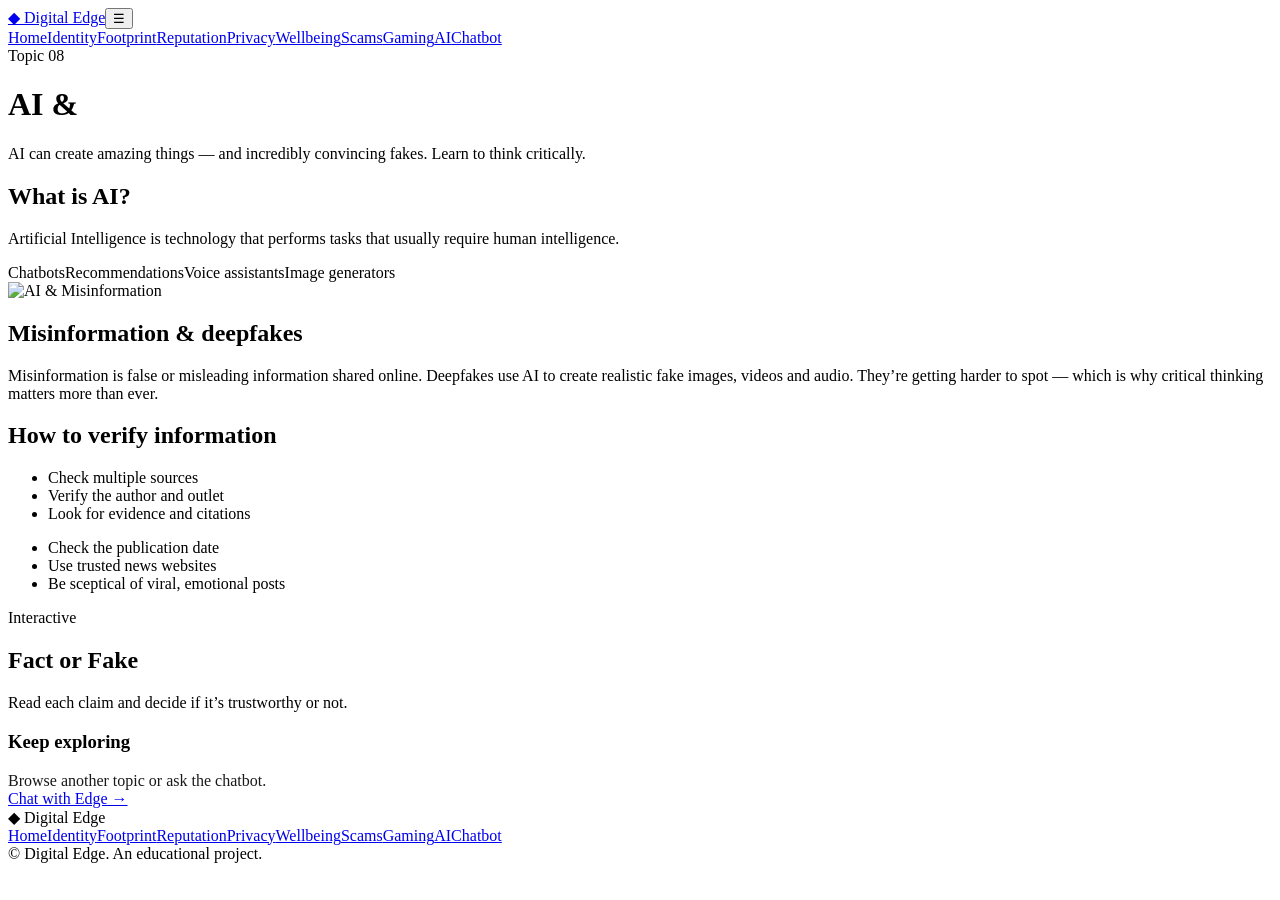
==== ai-misinformation.html @ f8e0a23a "Add files via upload" ====
<!DOCTYPE html>
<html lang="en"><head>
<meta charset="UTF-8" /><meta name="viewport" content="width=device-width,initial-scale=1" />
<title>AI & Misinformation — Digital Edge</title>
<meta name="description" content="AI can create amazing things — and incredibly convincing fakes. Learn to think critically." />
<link rel="preconnect" href="https://fonts.googleapis.com" /><link rel="preconnect" href="https://fonts.gstatic.com" crossorigin />
<link href="https://fonts.googleapis.com/css2?family=Inter:wght@400;500;600;700;800&display=swap" rel="stylesheet" />
<link rel="stylesheet" href="css/style.css" />
<link rel="stylesheet" href="css/games.css" />
</head><body>
<nav class="nav"><div class="nav-inner"><a class="logo" href="index.html">◆ Digital Edge</a><button class="nav-toggle" aria-label="Open menu">☰</button><div class="nav-links"><a href="index.html">Home</a><a href="digital-identity.html">Identity</a><a href="digital-footprint.html">Footprint</a><a href="online-reputation.html">Reputation</a><a href="privacy-security.html">Privacy</a><a href="digital-wellbeing.html">Wellbeing</a><a href="scams-phishing.html">Scams</a><a href="gaming-safety.html">Gaming</a><a href="ai-misinformation.html">AI</a><a href="chatbot.html">Chatbot</a></div></div></nav>

<header class="page-header"><div class="container reveal">
  <div class="eyebrow">Topic 08</div>
  <h1>AI & <span class="grad" style="background:var(--grad);-webkit-background-clip:text;background-clip:text;color:transparent">Misinformation</span></h1>
  <p>AI can create amazing things — and incredibly convincing fakes. Learn to think critically.</p>
</div></header>
<section><div class="container split reveal">
  <div><h2 class="section-title">What is AI?</h2>
       <p class="section-sub">Artificial Intelligence is technology that performs tasks that usually require human intelligence.</p>
       <div class="pills"><span class="pill">Chatbots</span><span class="pill">Recommendations</span><span class="pill">Voice assistants</span><span class="pill">Image generators</span></div></div>
  <img src="images/ai.jpg" alt="AI & Misinformation" loading="lazy" />
</div></section>
<section><div class="container reveal"><h2 class="section-title">Misinformation & deepfakes</h2>
       <p class="section-sub">Misinformation is false or misleading information shared online. Deepfakes use AI to create realistic fake images, videos and audio. They’re getting harder to spot — which is why critical thinking matters more than ever.</p></div></section><section><div class="container reveal"><h2 class="section-title">How to verify information</h2>
       <div class="grid cols-2">
         <ul class="feature-list"><li>Check multiple sources</li><li>Verify the author and outlet</li><li>Look for evidence and citations</li></ul>
         <ul class="feature-list"><li>Check the publication date</li><li>Use trusted news websites</li><li>Be sceptical of viral, emotional posts</li></ul>
       </div></div></section>
<section><div class="container reveal">
  <div class="eyebrow">Interactive</div>
  <h2 class="section-title">Fact or Fake</h2>
  <p class="section-sub">Read each claim and decide if it’s trustworthy or not.</p>
  <div class="game" id="game-factfake"></div>
</div></section>
<div class="container"><div class="cta-band reveal"><div><h3>Keep exploring</h3><div style="opacity:.9">Browse another topic or ask the chatbot.</div></div><a class="btn" href="chatbot.html">Chat with Edge →</a></div></div>
<footer><div class="logo">◆ Digital Edge</div><div class="links"><a href="index.html">Home</a><a href="digital-identity.html">Identity</a><a href="digital-footprint.html">Footprint</a><a href="online-reputation.html">Reputation</a><a href="privacy-security.html">Privacy</a><a href="digital-wellbeing.html">Wellbeing</a><a href="scams-phishing.html">Scams</a><a href="gaming-safety.html">Gaming</a><a href="ai-misinformation.html">AI</a><a href="chatbot.html">Chatbot</a></div><div>© Digital Edge. An educational project.</div></footer>

<script src="js/main.js"></script>
<script src="js/games.js"></script>
</body></html>
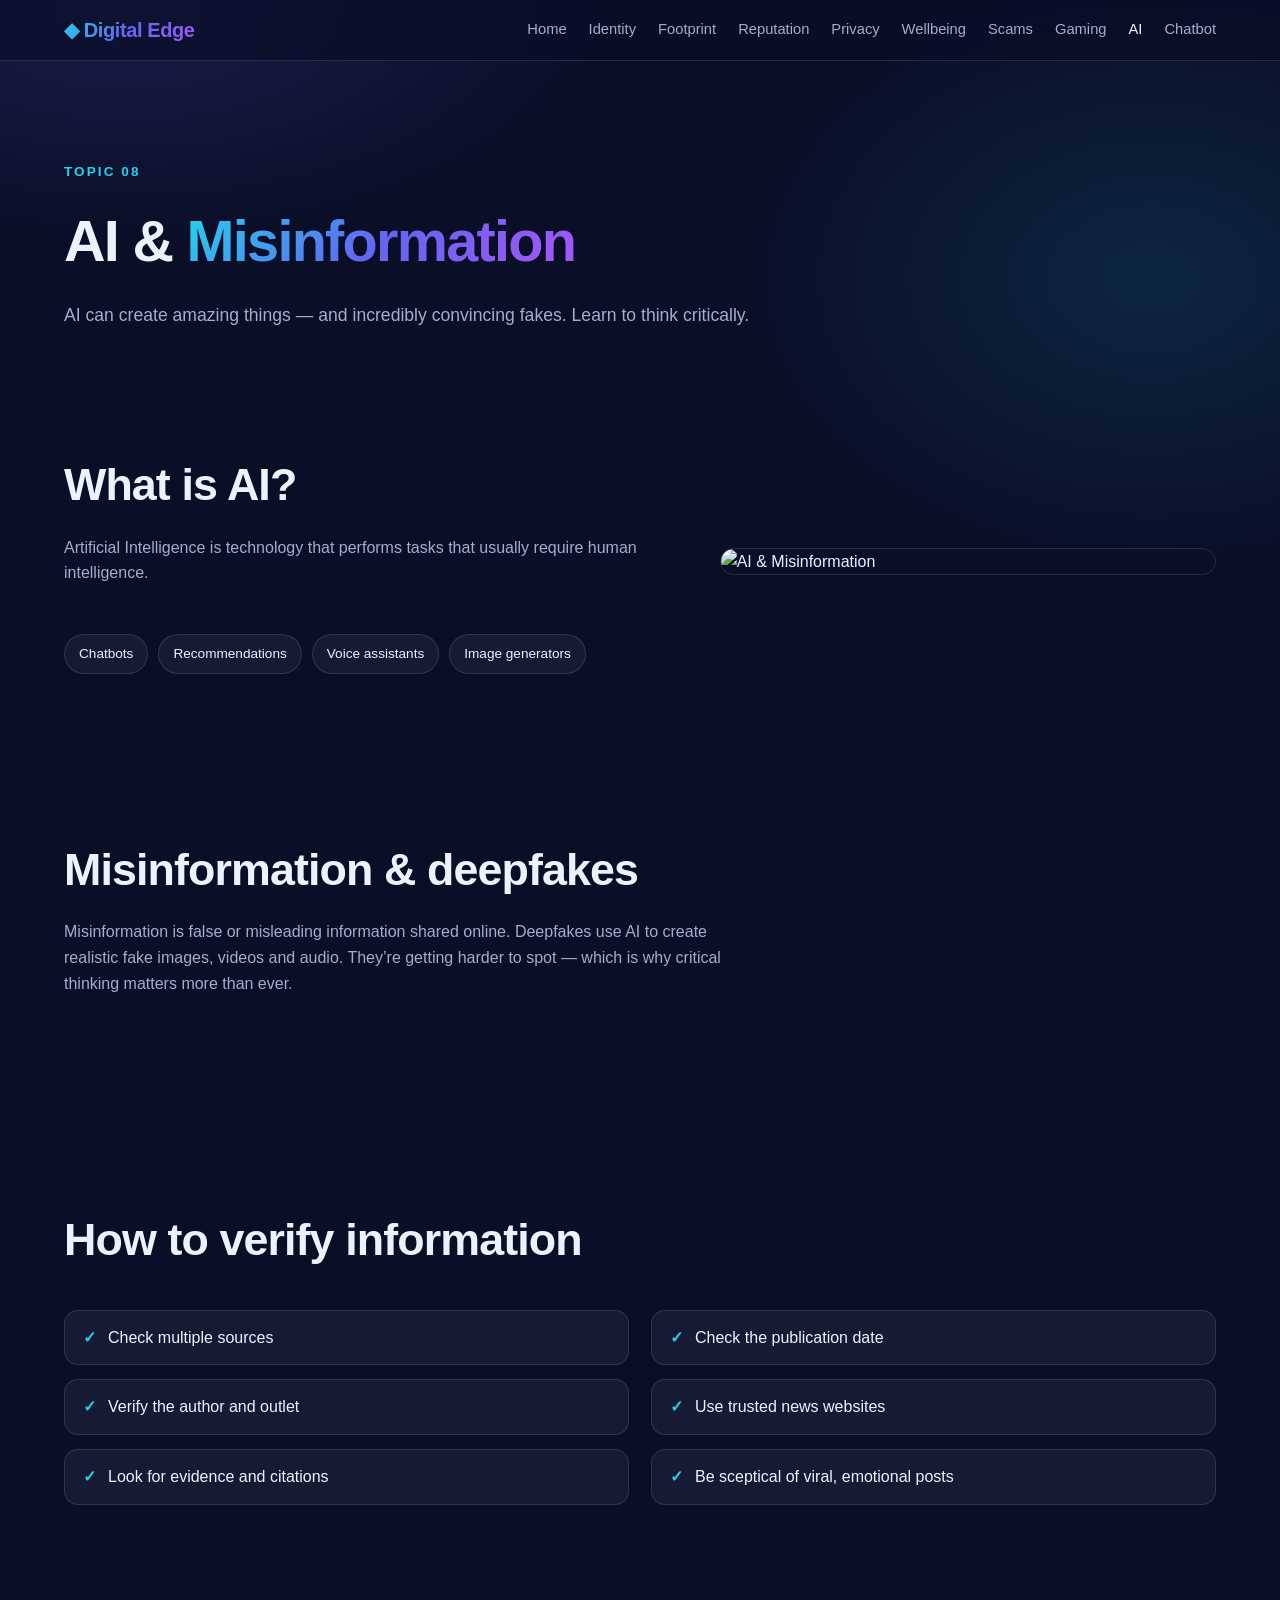
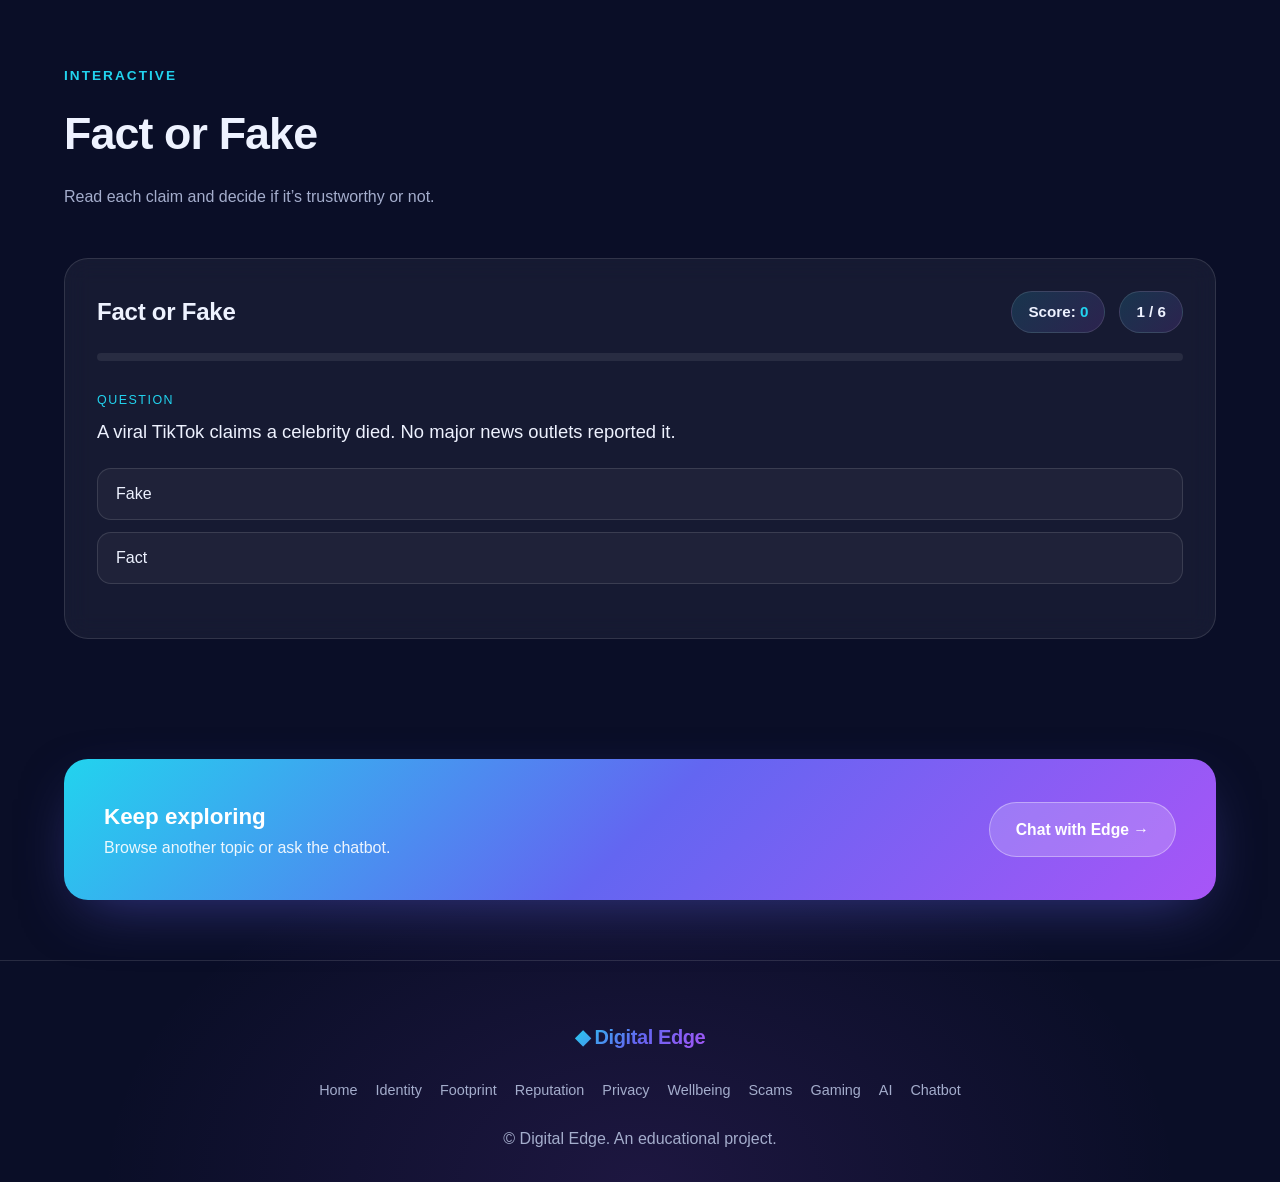
==== commit e8e8b37d: "Update ai-misinformation.html" ====
--- a/ai-misinformation.html
+++ b/ai-misinformation.html
@@ -5,8 +5,8 @@
 <meta name="description" content="AI can create amazing things — and incredibly convincing fakes. Learn to think critically." />
 <link rel="preconnect" href="https://fonts.googleapis.com" /><link rel="preconnect" href="https://fonts.gstatic.com" crossorigin />
 <link href="https://fonts.googleapis.com/css2?family=Inter:wght@400;500;600;700;800&display=swap" rel="stylesheet" />
-<link rel="stylesheet" href="css/style.css" />
-<link rel="stylesheet" href="css/games.css" />
+<link rel="stylesheet" href="style.css" />
+<link rel="stylesheet" href="games.css" />
 </head><body>
 <nav class="nav"><div class="nav-inner"><a class="logo" href="index.html">◆ Digital Edge</a><button class="nav-toggle" aria-label="Open menu">☰</button><div class="nav-links"><a href="index.html">Home</a><a href="digital-identity.html">Identity</a><a href="digital-footprint.html">Footprint</a><a href="online-reputation.html">Reputation</a><a href="privacy-security.html">Privacy</a><a href="digital-wellbeing.html">Wellbeing</a><a href="scams-phishing.html">Scams</a><a href="gaming-safety.html">Gaming</a><a href="ai-misinformation.html">AI</a><a href="chatbot.html">Chatbot</a></div></div></nav>
 
@@ -36,6 +36,6 @@
 <div class="container"><div class="cta-band reveal"><div><h3>Keep exploring</h3><div style="opacity:.9">Browse another topic or ask the chatbot.</div></div><a class="btn" href="chatbot.html">Chat with Edge →</a></div></div>
 <footer><div class="logo">◆ Digital Edge</div><div class="links"><a href="index.html">Home</a><a href="digital-identity.html">Identity</a><a href="digital-footprint.html">Footprint</a><a href="online-reputation.html">Reputation</a><a href="privacy-security.html">Privacy</a><a href="digital-wellbeing.html">Wellbeing</a><a href="scams-phishing.html">Scams</a><a href="gaming-safety.html">Gaming</a><a href="ai-misinformation.html">AI</a><a href="chatbot.html">Chatbot</a></div><div>© Digital Edge. An educational project.</div></footer>
 
-<script src="js/main.js"></script>
-<script src="js/games.js"></script>
-</body></html>+<script src="main.js"></script>
+<script src="games.js"></script>
+</body></html>
--- a/style.css
+++ b/style.css
@@ -0,0 +1,239 @@
+/* Digital Edge — Main Styles */
+:root {
+  --bg: #0a0e27;
+  --bg-2: #0f1530;
+  --surface: rgba(255,255,255,0.05);
+  --border: rgba(255,255,255,0.12);
+  --text: #eef2ff;
+  --muted: #a4adcc;
+  --primary: #6366f1;       /* indigo */
+  --purple: #a855f7;
+  --cyan: #22d3ee;
+  --grad: linear-gradient(135deg, #22d3ee 0%, #6366f1 50%, #a855f7 100%);
+  --grad-soft: linear-gradient(135deg, rgba(34,211,238,.15), rgba(168,85,247,.15));
+  --shadow: 0 20px 60px -20px rgba(99,102,241,.5);
+}
+
+* { box-sizing: border-box; margin: 0; padding: 0; }
+html { scroll-behavior: smooth; }
+body {
+  font-family: 'Inter', -apple-system, BlinkMacSystemFont, 'Segoe UI', Roboto, sans-serif;
+  background: var(--bg);
+  color: var(--text);
+  line-height: 1.6;
+  overflow-x: hidden;
+  background-image:
+    radial-gradient(800px 400px at 10% 0%, rgba(99,102,241,.18), transparent 60%),
+    radial-gradient(700px 500px at 90% 10%, rgba(34,211,238,.12), transparent 60%),
+    radial-gradient(900px 600px at 50% 100%, rgba(168,85,247,.12), transparent 60%);
+}
+img { max-width: 100%; display: block; }
+a { color: inherit; text-decoration: none; }
+
+/* Navigation */
+.nav {
+  position: sticky; top: 0; z-index: 50;
+  backdrop-filter: blur(18px);
+  background: rgba(10,14,39,.7);
+  border-bottom: 1px solid var(--border);
+}
+.nav-inner {
+  max-width: 1200px; margin: 0 auto;
+  padding: 14px 24px;
+  display: flex; align-items: center; justify-content: space-between;
+}
+.logo {
+  font-weight: 800; font-size: 1.25rem; letter-spacing: -0.02em;
+  background: var(--grad); -webkit-background-clip: text; background-clip: text; color: transparent;
+}
+.nav-links { display: flex; gap: 22px; align-items: center; flex-wrap: wrap; }
+.nav-links a { color: var(--muted); font-size: .92rem; transition: color .2s; }
+.nav-links a:hover, .nav-links a.active { color: var(--text); }
+.nav-toggle { display: none; background: none; border: none; color: var(--text); font-size: 1.4rem; cursor: pointer; }
+
+@media (max-width: 860px) {
+  .nav-toggle { display: block; }
+  .nav-links { display: none; position: absolute; top: 100%; left: 0; right: 0;
+    flex-direction: column; align-items: flex-start; padding: 18px 24px;
+    background: rgba(10,14,39,.96); border-bottom: 1px solid var(--border); }
+  .nav-links.open { display: flex; }
+}
+
+/* Containers */
+.container { max-width: 1200px; margin: 0 auto; padding: 0 24px; }
+section { padding: 80px 0; }
+
+/* Hero */
+.hero {
+  position: relative; min-height: 92vh; display: flex; align-items: center;
+  overflow: hidden;
+}
+.hero-inner { display: grid; grid-template-columns: 1.1fr .9fr; gap: 60px; align-items: center; }
+.hero h1 {
+  font-size: clamp(2.4rem, 5vw, 4.2rem); line-height: 1.05; letter-spacing: -0.03em;
+  font-weight: 800; margin-bottom: 22px;
+}
+.hero h1 .grad { background: var(--grad); -webkit-background-clip: text; background-clip: text; color: transparent; }
+.hero p.lead { font-size: 1.15rem; color: var(--muted); max-width: 560px; margin-bottom: 32px; }
+.hero-visual {
+  position: relative; border-radius: 24px; overflow: hidden;
+  box-shadow: var(--shadow); border: 1px solid var(--border);
+}
+.hero-visual img { width: 100%; height: 100%; object-fit: cover; }
+@media (max-width: 860px) { .hero-inner { grid-template-columns: 1fr; } .hero { padding: 60px 0; } }
+
+/* Buttons */
+.btn {
+  display: inline-flex; align-items: center; gap: 8px;
+  padding: 14px 26px; border-radius: 999px; font-weight: 600; font-size: .98rem;
+  border: 1px solid var(--border); background: var(--surface); color: var(--text);
+  cursor: pointer; transition: transform .2s, box-shadow .2s, background .2s;
+}
+.btn:hover { transform: translateY(-2px); }
+.btn-primary { background: var(--grad); border-color: transparent; box-shadow: var(--shadow); }
+.btn-primary:hover { box-shadow: 0 25px 70px -20px rgba(168,85,247,.6); }
+.btn-ghost { background: transparent; }
+
+/* Section headings */
+.eyebrow { color: var(--cyan); font-weight: 600; font-size: .85rem; letter-spacing: .15em; text-transform: uppercase; margin-bottom: 12px; }
+.section-title { font-size: clamp(1.8rem, 3.5vw, 2.8rem); font-weight: 800; letter-spacing: -0.02em; margin-bottom: 14px; }
+.section-sub { color: var(--muted); max-width: 680px; margin-bottom: 48px; }
+
+/* Glass card grid */
+.grid { display: grid; gap: 22px; }
+.grid.cols-3 { grid-template-columns: repeat(3, 1fr); }
+.grid.cols-4 { grid-template-columns: repeat(4, 1fr); }
+.grid.cols-2 { grid-template-columns: repeat(2, 1fr); }
+@media (max-width: 980px) { .grid.cols-3, .grid.cols-4 { grid-template-columns: repeat(2, 1fr); } }
+@media (max-width: 640px) { .grid.cols-2, .grid.cols-3, .grid.cols-4 { grid-template-columns: 1fr; } }
+
+.card {
+  background: var(--surface); border: 1px solid var(--border);
+  border-radius: 20px; padding: 28px; backdrop-filter: blur(12px);
+  transition: transform .3s, border-color .3s, background .3s;
+  position: relative; overflow: hidden;
+}
+.card:hover { transform: translateY(-6px); border-color: rgba(99,102,241,.5); background: rgba(255,255,255,.07); }
+.card h3 { font-size: 1.25rem; margin-bottom: 10px; letter-spacing: -0.01em; }
+.card p { color: var(--muted); font-size: .95rem; }
+.card .icon {
+  width: 48px; height: 48px; border-radius: 14px; display: grid; place-items: center;
+  background: var(--grad-soft); border: 1px solid var(--border); margin-bottom: 18px; font-size: 1.4rem;
+}
+.card .arrow { margin-top: 18px; color: var(--cyan); font-weight: 600; font-size: .9rem; }
+
+/* Topic card with image */
+.topic-card { padding: 0; overflow: hidden; }
+.topic-card img { aspect-ratio: 16/10; object-fit: cover; }
+.topic-card .body { padding: 24px; }
+
+/* Stats */
+.stats {
+  display: grid; grid-template-columns: repeat(4, 1fr); gap: 22px;
+  padding: 36px; border-radius: 24px;
+  background: var(--grad-soft); border: 1px solid var(--border);
+}
+.stat .num { font-size: clamp(1.8rem, 3vw, 2.6rem); font-weight: 800;
+  background: var(--grad); -webkit-background-clip: text; background-clip: text; color: transparent; }
+.stat .label { color: var(--muted); font-size: .9rem; margin-top: 6px; }
+@media (max-width: 860px) { .stats { grid-template-columns: repeat(2, 1fr); } }
+
+/* Content sections */
+.split { display: grid; grid-template-columns: 1.2fr 1fr; gap: 60px; align-items: center; }
+@media (max-width: 860px) { .split { grid-template-columns: 1fr; } }
+.split img { border-radius: 20px; border: 1px solid var(--border); box-shadow: var(--shadow); }
+
+.feature-list { display: grid; gap: 14px; margin-top: 20px; }
+.feature-list li {
+  list-style: none; padding: 14px 18px; border-radius: 14px;
+  background: var(--surface); border: 1px solid var(--border);
+  display: flex; gap: 12px; align-items: flex-start;
+}
+.feature-list li::before {
+  content: "✓"; color: var(--cyan); font-weight: 800; flex-shrink: 0;
+}
+.feature-list.warn li::before { content: "!"; color: #f87171; }
+
+/* Dark panel */
+.panel-dark {
+  background: linear-gradient(180deg, #060916, #0a0f24);
+  border-top: 1px solid var(--border); border-bottom: 1px solid var(--border);
+}
+
+/* Footer */
+footer {
+  padding: 60px 24px 30px; text-align: center; color: var(--muted);
+  border-top: 1px solid var(--border); margin-top: 60px;
+}
+footer .logo { display: inline-block; margin-bottom: 12px; }
+footer .links { display: flex; justify-content: center; gap: 18px; flex-wrap: wrap; margin: 14px 0 24px; font-size: .9rem; }
+footer .links a:hover { color: var(--cyan); }
+
+/* Reveal on scroll */
+.reveal { opacity: 0; transform: translateY(24px); transition: opacity .8s ease, transform .8s ease; }
+.reveal.in { opacity: 1; transform: none; }
+
+/* Page header */
+.page-header { padding: 100px 0 40px; }
+.page-header h1 {
+  font-size: clamp(2.2rem, 4.5vw, 3.6rem); font-weight: 800; letter-spacing: -0.03em; margin-bottom: 14px;
+}
+.page-header h1 .grad { background: var(--grad); -webkit-background-clip: text; background-clip: text; color: transparent; }
+.page-header p { color: var(--muted); max-width: 720px; font-size: 1.1rem; }
+
+/* Pill list */
+.pills { display: flex; flex-wrap: wrap; gap: 10px; margin-top: 12px; }
+.pill {
+  padding: 8px 14px; border-radius: 999px; font-size: .85rem; color: var(--text);
+  background: var(--surface); border: 1px solid var(--border);
+}
+
+/* Cta band */
+.cta-band {
+  margin: 40px 0; padding: 40px;
+  background: var(--grad); color: white; border-radius: 24px;
+  display: flex; justify-content: space-between; align-items: center; gap: 20px; flex-wrap: wrap;
+  box-shadow: var(--shadow);
+}
+.cta-band h3 { font-size: 1.4rem; }
+.cta-band .btn { background: rgba(255,255,255,.18); border-color: rgba(255,255,255,.35); color: white; }
+
+/* Chatbot specific */
+.chat-wrap {
+  max-width: 820px; margin: 0 auto;
+  display: grid; grid-template-rows: auto 1fr auto;
+  height: 75vh; background: var(--surface); border: 1px solid var(--border);
+  border-radius: 24px; overflow: hidden; backdrop-filter: blur(12px);
+}
+.chat-head {
+  padding: 18px 22px; border-bottom: 1px solid var(--border);
+  background: var(--grad-soft); display: flex; align-items: center; gap: 12px;
+}
+.chat-head .dot { width: 10px; height: 10px; border-radius: 50%; background: #22c55e; box-shadow: 0 0 12px #22c55e; }
+.chat-body { padding: 22px; overflow-y: auto; display: flex; flex-direction: column; gap: 14px; }
+.bubble {
+  max-width: 78%; padding: 12px 16px; border-radius: 16px; font-size: .96rem;
+  animation: pop .25s ease;
+}
+@keyframes pop { from { opacity: 0; transform: translateY(8px); } to { opacity: 1; transform: none; } }
+.bubble.bot { background: rgba(255,255,255,.08); border: 1px solid var(--border); align-self: flex-start; border-top-left-radius: 4px; }
+.bubble.user { background: var(--grad); align-self: flex-end; border-top-right-radius: 4px; }
+.bubble .time { display: block; font-size: .72rem; color: var(--muted); margin-top: 6px; }
+.bubble.user .time { color: rgba(255,255,255,.8); }
+.typing { display: inline-flex; gap: 4px; }
+.typing span { width: 6px; height: 6px; border-radius: 50%; background: var(--muted); animation: blink 1.4s infinite; }
+.typing span:nth-child(2) { animation-delay: .2s; }
+.typing span:nth-child(3) { animation-delay: .4s; }
+@keyframes blink { 0%, 80%, 100% { opacity: .3; } 40% { opacity: 1; } }
+.chat-form { display: flex; gap: 10px; padding: 16px; border-top: 1px solid var(--border); background: rgba(0,0,0,.2); }
+.chat-form input {
+  flex: 1; padding: 14px 18px; border-radius: 999px; border: 1px solid var(--border);
+  background: rgba(255,255,255,.06); color: var(--text); font-size: 1rem; outline: none;
+}
+.chat-form input:focus { border-color: var(--cyan); }
+.suggestions { display: flex; gap: 8px; flex-wrap: wrap; padding: 0 22px 14px; }
+.suggestions button {
+  font-size: .82rem; padding: 8px 12px; border-radius: 999px; cursor: pointer;
+  background: rgba(255,255,255,.05); border: 1px solid var(--border); color: var(--muted);
+}
+.suggestions button:hover { color: var(--text); border-color: var(--cyan); }
--- a/games.css
+++ b/games.css
@@ -0,0 +1,99 @@
+/* Digital Edge — Games Styles */
+.game {
+  background: var(--surface); border: 1px solid var(--border);
+  border-radius: 24px; padding: 32px; backdrop-filter: blur(12px);
+  margin-top: 30px;
+}
+.game-head { display: flex; justify-content: space-between; align-items: center; flex-wrap: wrap; gap: 16px; margin-bottom: 20px; }
+.game-title { font-size: 1.5rem; font-weight: 800; letter-spacing: -0.01em; }
+.game-meta { display: flex; gap: 14px; align-items: center; }
+.score-chip {
+  padding: 8px 16px; border-radius: 999px;
+  background: var(--grad-soft); border: 1px solid var(--border);
+  font-weight: 700; font-size: .95rem;
+}
+.score-chip span { color: var(--cyan); }
+
+.progress {
+  width: 100%; height: 8px; border-radius: 999px;
+  background: rgba(255,255,255,.08); overflow: hidden; margin: 14px 0 24px;
+}
+.progress-bar {
+  height: 100%; width: 0;
+  background: var(--grad);
+  transition: width .5s ease;
+  border-radius: 999px;
+}
+
+.question {
+  font-size: 1.15rem; margin-bottom: 22px; line-height: 1.45;
+}
+.question .label { display: inline-block; font-size: .78rem; color: var(--cyan); letter-spacing: .12em; text-transform: uppercase; margin-bottom: 10px; }
+
+.choices { display: grid; gap: 12px; }
+.choice {
+  text-align: left; padding: 16px 18px; border-radius: 14px; cursor: pointer;
+  background: rgba(255,255,255,.04); border: 1px solid var(--border); color: var(--text);
+  font-size: 1rem; transition: transform .15s, background .2s, border-color .2s;
+}
+.choice:hover { background: rgba(255,255,255,.08); border-color: rgba(99,102,241,.6); transform: translateY(-2px); }
+.choice.correct { background: rgba(34,197,94,.18); border-color: #22c55e; }
+.choice.wrong { background: rgba(239,68,68,.18); border-color: #ef4444; }
+
+.feedback {
+  margin-top: 18px; padding: 14px 18px; border-radius: 14px;
+  background: rgba(255,255,255,.04); border-left: 4px solid var(--cyan);
+  animation: pop .3s ease;
+}
+.feedback.good { border-left-color: #22c55e; }
+.feedback.bad { border-left-color: #ef4444; }
+
+.game-actions { display: flex; gap: 12px; margin-top: 22px; flex-wrap: wrap; }
+
+.results {
+  text-align: center; padding: 30px 20px;
+  animation: pop .4s ease;
+}
+.results .big {
+  font-size: clamp(2.5rem, 6vw, 4rem); font-weight: 800;
+  background: var(--grad); -webkit-background-clip: text; background-clip: text; color: transparent;
+}
+.results .verdict { font-size: 1.2rem; margin: 10px 0 20px; }
+.results .advice { color: var(--muted); max-width: 520px; margin: 0 auto 22px; }
+
+/* Identity Builder */
+.identity-meter {
+  display: grid; grid-template-columns: 1fr auto; align-items: center; gap: 14px;
+  padding: 16px; border-radius: 16px; background: rgba(255,255,255,.04);
+  border: 1px solid var(--border); margin-bottom: 18px;
+}
+.identity-meter .bar { height: 10px; border-radius: 999px; background: rgba(255,255,255,.08); overflow: hidden; }
+.identity-meter .bar > div { height: 100%; background: var(--grad); width: 50%; transition: width .5s; }
+.identity-meter .val { font-weight: 800; font-size: 1.1rem; min-width: 50px; text-align: right; }
+
+/* Password challenge */
+.pw-wrap { display: grid; gap: 12px; }
+.pw-input {
+  padding: 14px 18px; border-radius: 14px; border: 1px solid var(--border);
+  background: rgba(255,255,255,.06); color: var(--text); font-size: 1rem; outline: none;
+  font-family: 'JetBrains Mono', monospace;
+}
+.pw-input:focus { border-color: var(--cyan); }
+.pw-meter {
+  height: 10px; border-radius: 999px; background: rgba(255,255,255,.08); overflow: hidden;
+}
+.pw-meter > div { height: 100%; width: 0; transition: width .3s, background .3s; }
+.pw-rules { display: grid; gap: 8px; margin-top: 12px; }
+.pw-rules div { font-size: .9rem; color: var(--muted); display: flex; gap: 10px; align-items: center; }
+.pw-rules div::before { content: "○"; color: var(--muted); }
+.pw-rules div.ok { color: var(--text); }
+.pw-rules div.ok::before { content: "●"; color: #22c55e; }
+
+/* Footprint / Spot scam style */
+.scenario {
+  padding: 22px; border-radius: 16px; border: 1px solid var(--border);
+  background: rgba(255,255,255,.04); margin-bottom: 20px;
+}
+.scenario .from { font-size: .85rem; color: var(--muted); margin-bottom: 8px; }
+.scenario .subj { font-weight: 700; margin-bottom: 10px; }
+.scenario .body { color: var(--muted); }
